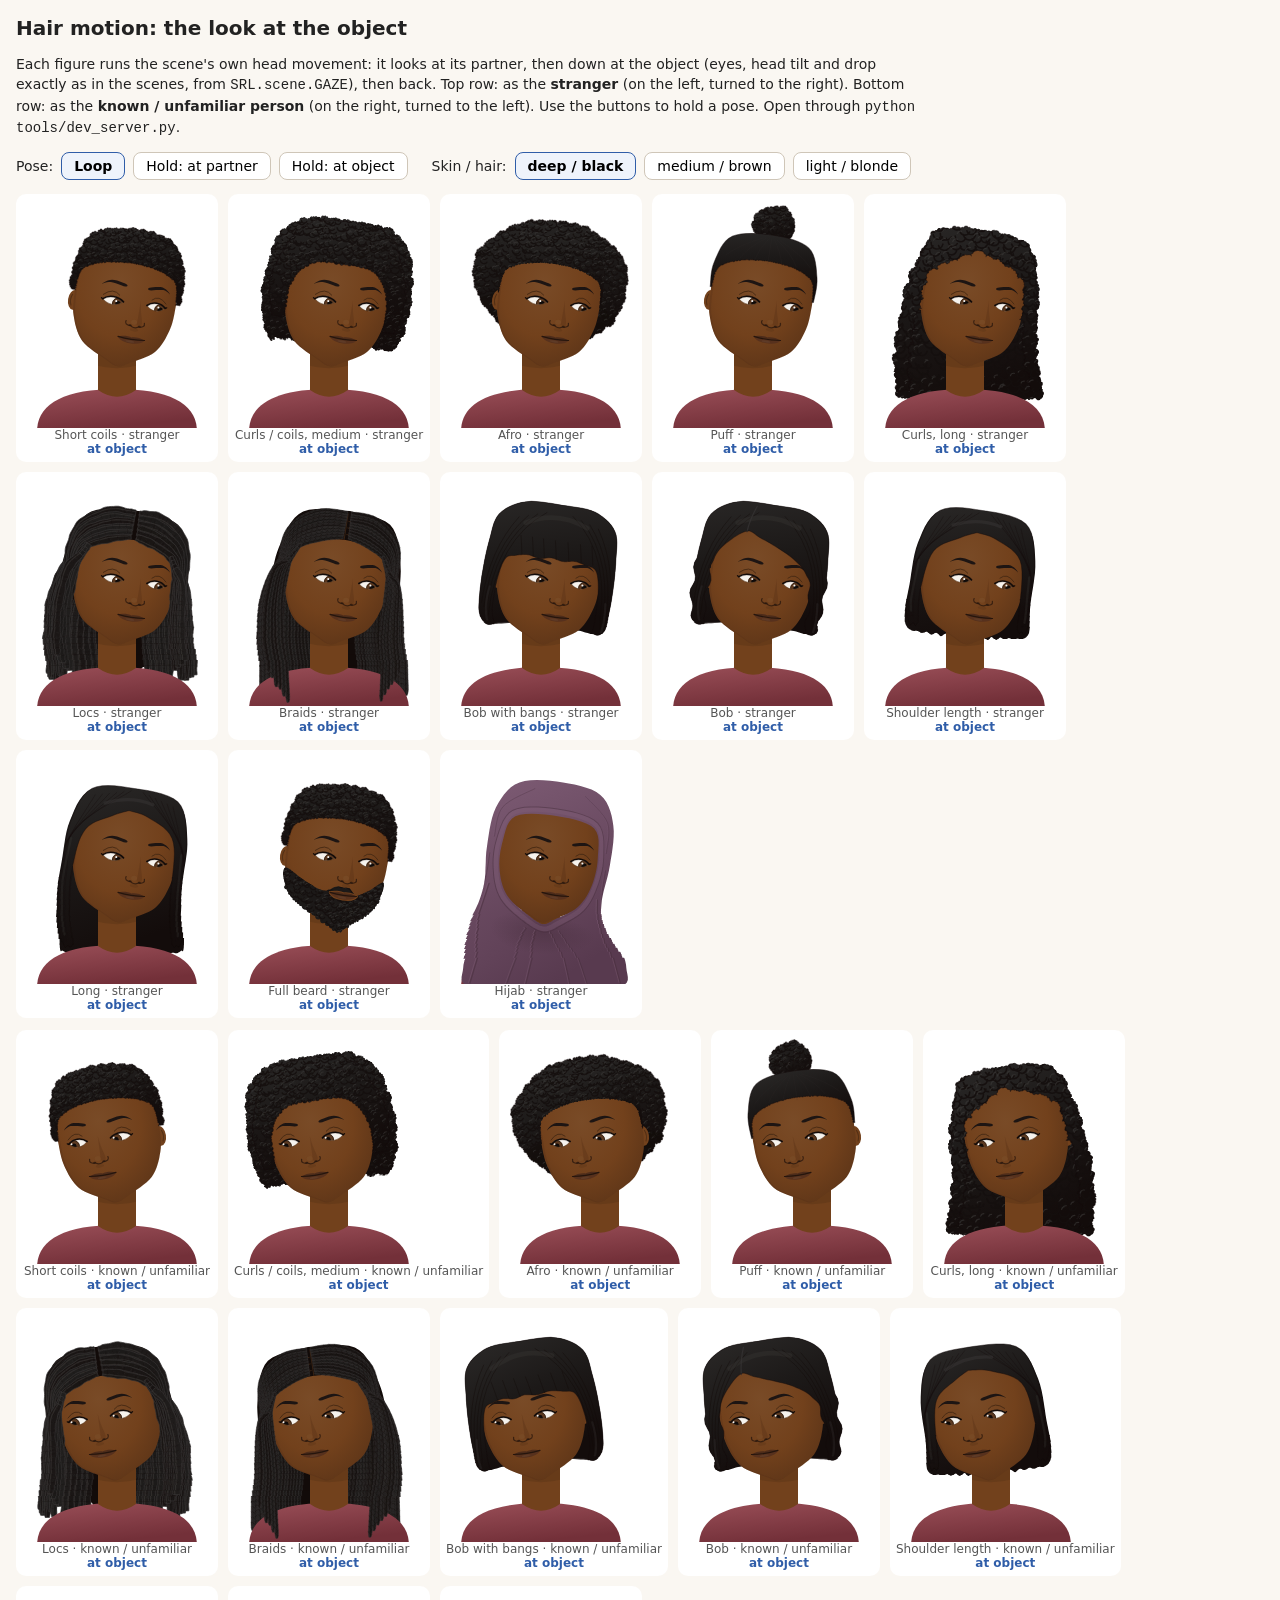
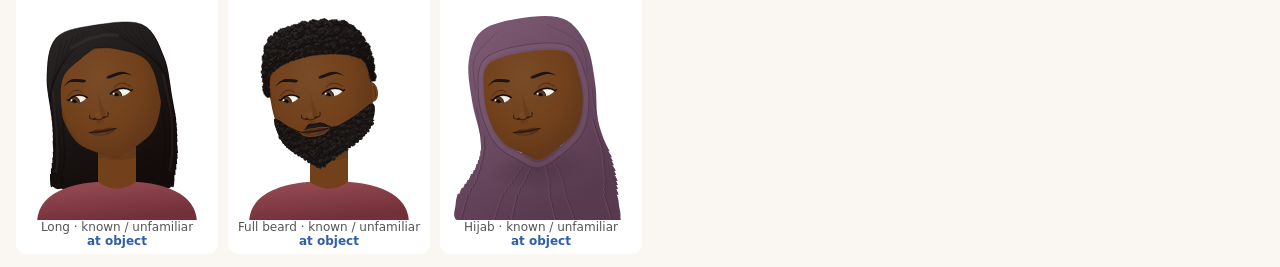
==== tools/hair_motion.html @ 598c8c9a "Link the avatar to the person, add check-ins, redraw hair (v2.3.0) Person binding (PERSON_BINDING_SE" ====
<!doctype html>
<html lang="en">
<head>
<meta charset="utf-8">
<meta name="viewport" content="width=device-width, initial-scale=1">
<title>Hair Motion</title>
<style>
  body { font-family: system-ui, sans-serif; background: #FAF7F2; color: #222; margin: 16px; }
  h1 { font-size: 20px; margin: 0 0 6px; }
  p { max-width: 900px; font-size: 14px; line-height: 1.45; }
  .bar { display: flex; flex-wrap: wrap; gap: 8px; align-items: center; margin: 8px 0 14px; font-size: 14px; }
  .bar button { font: inherit; padding: 5px 12px; border-radius: 8px; border: 1.5px solid #CFC6B8; background: #fff; cursor: pointer; }
  .bar button.sel { border-color: #2F5DA8; background: #EEF3FB; font-weight: 600; }
  .grid { display: flex; flex-wrap: wrap; gap: 10px; }
  .card { background: #fff; border-radius: 10px; padding: 6px; text-align: center; font-size: 12px; color: #555; }
  .card svg { display: block; width: 190px; height: 228px; }
  .state { font-weight: 600; color: #2F5DA8; }
</style>
</head>
<body>
<h1>Hair motion: the look at the object</h1>
<p>Each figure runs the scene's own head movement: it looks at its partner, then down at the object (eyes, head tilt and
  drop exactly as in the scenes, from <code>SRL.scene.GAZE</code>), then back. Top row: as the <b>stranger</b> (on the left,
  turned to the right). Bottom row: as the <b>known / unfamiliar person</b> (on the right, turned to the left). Use the buttons
  to hold a pose. Open through <code>python tools/dev_server.py</code>.</p>
<div class="bar">
  <span>Pose:</span>
  <button data-m="loop" class="sel">Loop</button><button data-m="partner">Hold: at partner</button><button data-m="object">Hold: at object</button>
  <span style="margin-left:16px">Skin / hair:</span>
  <button data-l="0" class="sel">deep / black</button><button data-l="1">medium / brown</button><button data-l="2">light / blonde</button>
</div>
<div id="out"></div>
<script src="../experiment/config.js"></script>
<script src="../experiment/js/util.js"></script>
<script src="../experiment/js/people.js"></script>
<script src="../experiment/js/avatar_rules.js"></script>
<script src="../experiment/js/objects.js"></script>
<script src="../experiment/js/stimuli.js"></script>
<script src="../experiment/js/audio.js"></script>
<script src="../experiment/js/ui.js"></script>
<script src="../experiment/js/scene.js"></script>
<script>
  const P = SRL.people, G = SRL.scene.GAZE;
  const LOOKS = [{ skinL: 0.9, skinU: 0.45, hairColor: 0 }, { skinL: 0.5, skinU: 0.6, hairColor: 0.4 }, { skinL: 0.15, skinU: 0.4, hairColor: 0.9 }];
  const STYLES = [
    ['Short coils', { hairStyle: 'coils_short', texture: 'coily', length: 'short' }],
    ['Curls / coils, medium', { hairStyle: 'curly_mid', texture: 'coily', length: 'medium' }],
    ['Afro', { hairStyle: 'afro', texture: 'coily', length: 'medium' }],
    ['Puff', { hairStyle: 'bun', texture: 'coily', length: 'medium' }],
    ['Curls, long', { hairStyle: 'curly_long', texture: 'curly', length: 'long' }],
    ['Locs', { hairStyle: 'locs', texture: 'coily', length: 'long' }],
    ['Braids', { hairStyle: 'braids', texture: 'coily', length: 'long' }],
    ['Bob with bangs', { hairStyle: 'bangs', texture: 'straight', length: 'medium' }],
    ['Bob', { hairStyle: 'bob', texture: 'wavy', length: 'medium' }],
    ['Shoulder length', { hairStyle: 'shoulder', texture: 'straight', length: 'medium' }],
    ['Long', { hairStyle: 'long', texture: 'straight', length: 'long' }],
    ['Full beard', { hairStyle: 'coils_short', texture: 'coily', length: 'short', facial: 'fullbeard' }],
    ['Hijab', { hairStyle: 'long', texture: 'straight', length: 'long', covering: 'hijab', coverColor: 'plum' }]
  ];
  let mode = 'loop', look = 0, rigs = [], timer = null;
  function build() {
    const out = document.getElementById('out');
    out.innerHTML = '';
    rigs = [];
    for (const [role, facing] of [['stranger', 1], ['other', -1]]) {
      const row = document.createElement('div'); row.className = 'grid'; row.style.marginBottom = '12px';
      for (const [name, st] of STYLES) {
        const spec = Object.assign({}, P.NEUTRAL, { age: 'young', shirt: Object.keys(P.DESIGNER_SHIRTS)[2] }, LOOKS[look], st);
        const card = document.createElement('div'); card.className = 'card';
        card.innerHTML = P.svg(spec, { facing }) + `<div>${name} · ${role === 'stranger' ? 'stranger' : 'known / unfamiliar'}</div><div class="state"></div>`;
        row.appendChild(card);
        const g = G[role], at = role === 'stranger' ? g.other : g.stranger;
        rigs.push({ rig: new P.PersonRig(card.querySelector('svg'), spec, facing, at), at, obj: g.object, label: card.querySelector('.state') });
      }
      out.appendChild(row);
    }
    run();
  }
  const pose = (r, which) => { r.rig.set(Object.assign({}, which === 'object' ? r.obj : r.at)); r.label.textContent = 'at ' + which; };
  async function run() {
    if (timer) clearTimeout(timer);
    if (mode !== 'loop') { rigs.forEach((r) => pose(r, mode)); return; }
    const myBuild = rigs;
    const step = async (which) => {
      if (rigs !== myBuild || mode !== 'loop') return;
      await Promise.all(rigs.map((r) => { r.label.textContent = 'to ' + which; return r.rig.to(Object.assign({}, which === 'object' ? r.obj : r.at), 350); }));
      rigs.forEach((r) => (r.label.textContent = 'at ' + which));
      timer = setTimeout(() => step(which === 'object' ? 'partner' : 'object'), 1100);
    };
    step('object');
  }
  document.querySelectorAll('[data-m]').forEach((b) => (b.onclick = () => { document.querySelectorAll('[data-m]').forEach((x) => x.classList.toggle('sel', x === b)); mode = b.dataset.m; run(); }));
  document.querySelectorAll('[data-l]').forEach((b) => (b.onclick = () => { document.querySelectorAll('[data-l]').forEach((x) => x.classList.toggle('sel', x === b)); look = +b.dataset.l; build(); }));
  build();
</script>
</body>
</html>
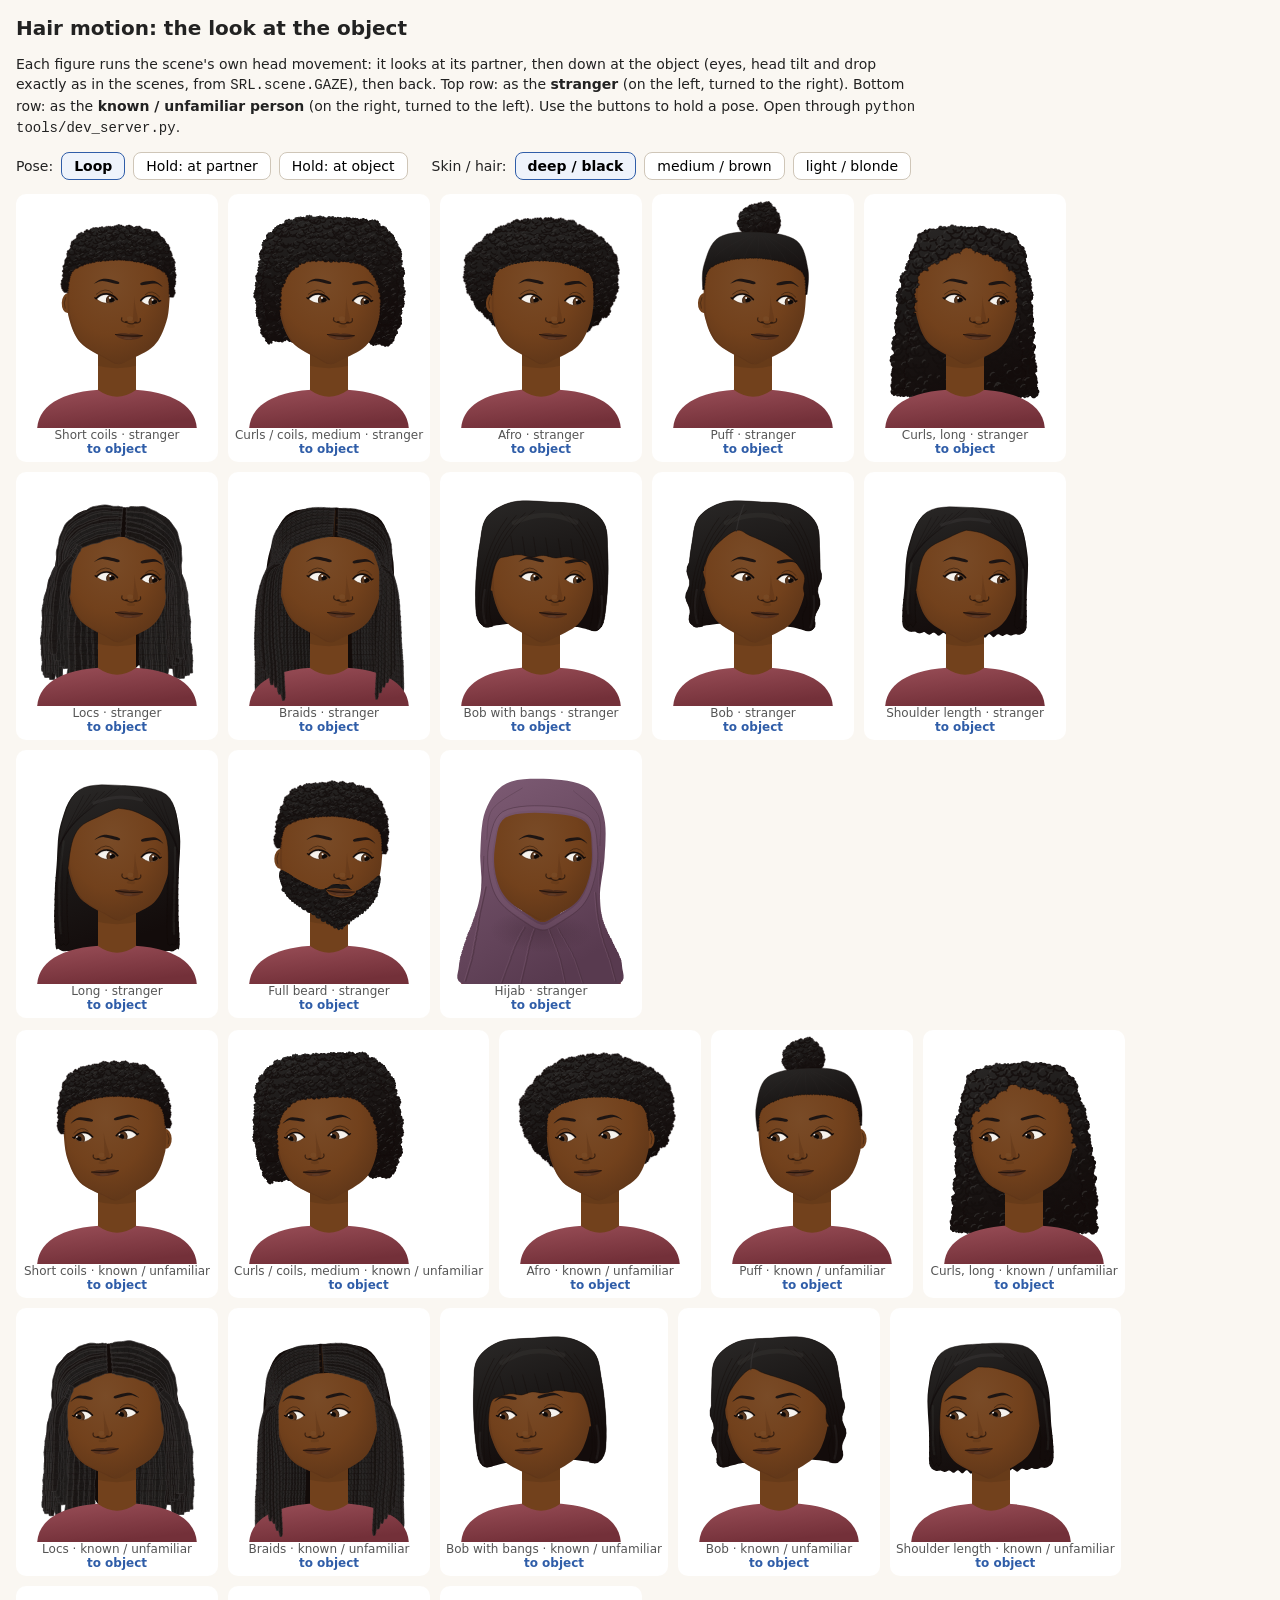
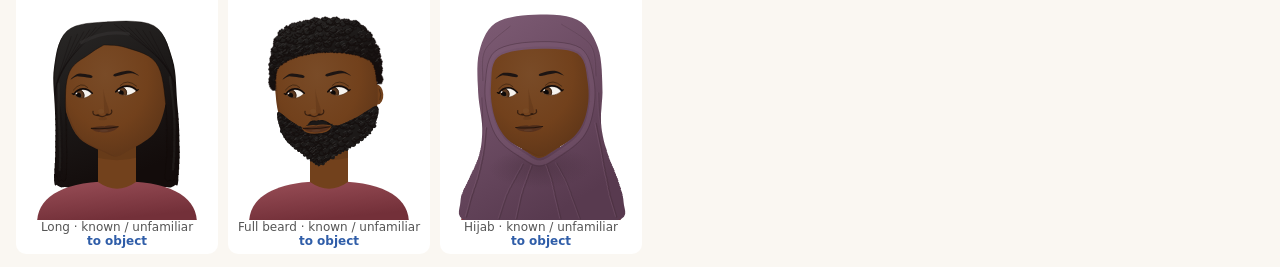
==== commit 0129cf2e: "Fix matching key reminder order and hair animation lag (v2.3.1) - Matching task: the key reminder al" ====
--- a/tools/hair_motion.html
+++ b/tools/hair_motion.html
@@ -67,7 +67,7 @@
       for (const [name, st] of STYLES) {
         const spec = Object.assign({}, P.NEUTRAL, { age: 'young', shirt: Object.keys(P.DESIGNER_SHIRTS)[2] }, LOOKS[look], st);
         const card = document.createElement('div'); card.className = 'card';
-        card.innerHTML = P.svg(spec, { facing }) + `<div>${name} · ${role === 'stranger' ? 'stranger' : 'known / unfamiliar'}</div><div class="state"></div>`;
+        card.innerHTML = P.svg(spec, { facing, cacheHair: true }) + `<div>${name} · ${role === 'stranger' ? 'stranger' : 'known / unfamiliar'}</div><div class="state"></div>`;
         row.appendChild(card);
         const g = G[role], at = role === 'stranger' ? g.other : g.stranger;
         rigs.push({ rig: new P.PersonRig(card.querySelector('svg'), spec, facing, at), at, obj: g.object, label: card.querySelector('.state') });
